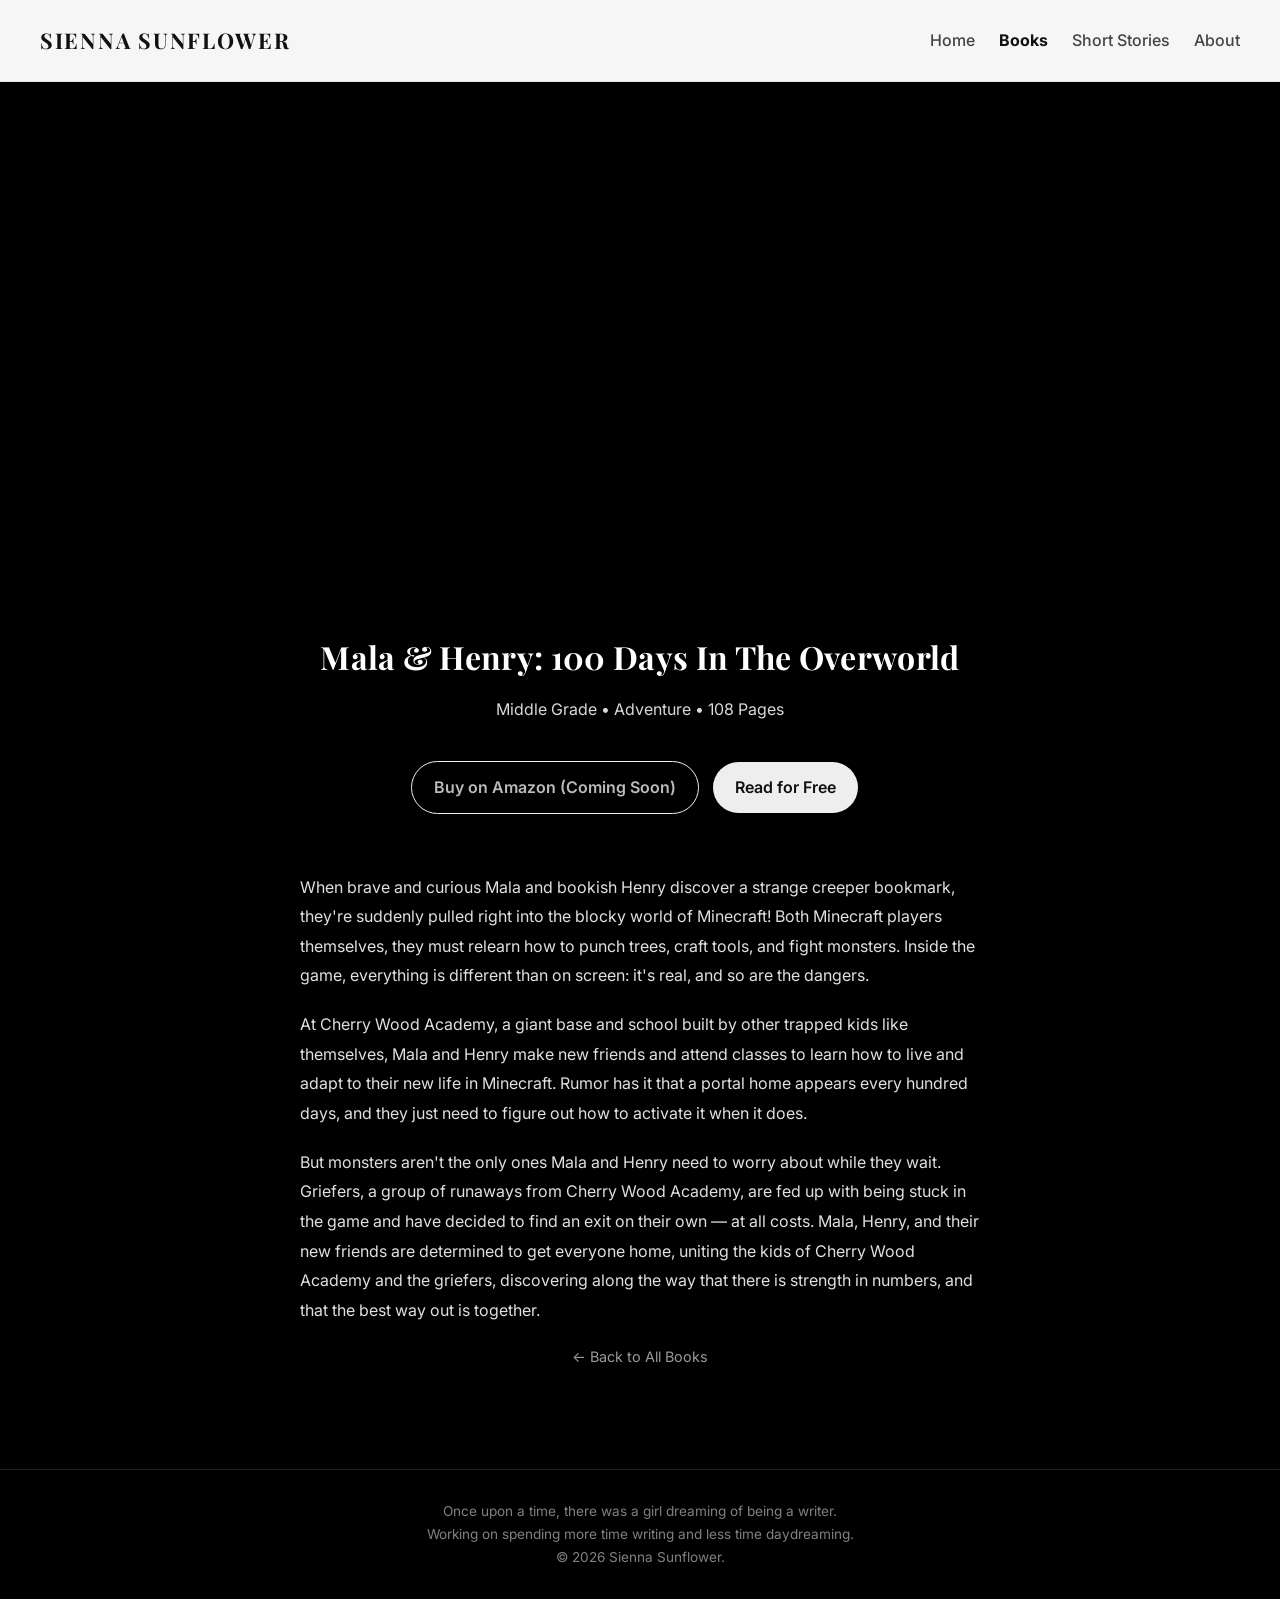
==== mala-and-henry.html @ eaed334f "Update book pages and styles" ====
<!DOCTYPE html>
<html lang="en">
<head>
<meta charset="UTF-8" />
<meta name="viewport" content="width=device-width, initial-scale=1.0" />
<title>Mala &amp; Henry: 100 Days In The Overworld — Sienna Sunflower</title>
<meta name="description" content="Step into the story of Mala and Henry, two students pulled into the blocky world of Minecraft, as they race to find their way home from Cherry Wood Academy." />
<link rel="preconnect" href="https://fonts.googleapis.com">
<link href="https://fonts.googleapis.com/css2?family=Playfair+Display:ital,wght@0,500;0,700;1,600&family=Inter:wght@400;500;600;700&display=swap" rel="stylesheet">
<link rel="stylesheet" href="css/style.css" />
<link rel="icon" type="image/png" href="Images/The Four Gods of Hali element.png">
</head>
<body class="old-layout book-detail-dark">

<div class="home-outer">

  <!-- HEADER -->
  <div class="site-header">
    <a href="index.html" class="site-logo">Sienna Sunflower</a>
    <nav class="site-nav">
      <a href="index.html">Home</a>
      <a href="books.html" class="active">Books</a>
      <a href="stories.html">Short Stories</a>
      <a href="about.html">About</a>
    </nav>
  </div>

  <!-- HERO: FULL-PAGE BACKGROUND IMAGE -->
  <div class="book-bg-hero">
    <img src="Images/MALA AND HENRY illustration.png" alt="Illustration of Mala and Henry from 100 Days In The Overworld" style="transform: scale(1.18); object-position: center 55%;">
    <div class="book-bg-hero-content">
      <h1 class="book-detail-title">Mala &amp; Henry: 100 Days In The Overworld</h1>
      <div class="book-detail-meta">Middle Grade &bull; Adventure &bull; 108 Pages</div>
      <div class="book-detail-actions">
        <a class="os-btn disabled" aria-disabled="true">Buy on Amazon (Coming Soon)</a>
        <a class="os-btn secondary" href="story-mala-and-henry.html">Read for Free</a>
      </div>
    </div>
  </div>

  <!-- DESCRIPTION: white text on black, blends with hero gradient -->
  <div class="book-detail-body on-black">
    <div class="book-detail-body-inner">
      <p>When brave and curious Mala and bookish Henry discover a strange creeper bookmark, they're suddenly pulled right into the blocky world of Minecraft! Both Minecraft players themselves, they must relearn how to punch trees, craft tools, and fight monsters. Inside the game, everything is different than on screen: it's real, and so are the dangers.</p>
      <p>At Cherry Wood Academy, a giant base and school built by other trapped kids like themselves, Mala and Henry make new friends and attend classes to learn how to live and adapt to their new life in Minecraft. Rumor has it that a portal home appears every hundred days, and they just need to figure out how to activate it when it does.</p>
      <p>But monsters aren't the only ones Mala and Henry need to worry about while they wait. Griefers, a group of runaways from Cherry Wood Academy, are fed up with being stuck in the game and have decided to find an exit on their own — at all costs. Mala, Henry, and their new friends are determined to get everyone home, uniting the kids of Cherry Wood Academy and the griefers, discovering along the way that there is strength in numbers, and that the best way out is together.</p>
      <a class="book-back-link" href="books.html#mala-henry">&larr; Back to All Books</a>
    </div>
  </div>

  <!-- FOOTER -->
  <div class="site-copy-footer on-black">
    Once upon a time, there was a girl dreaming of being a writer.<br>
    Working on spending more time writing and less time daydreaming.<br>
    © 2026 Sienna Sunflower.
  </div>

</div>

</body>
</html>
---- css/style.css ----
/* ============================================
   Sienna Sunflower — Author Site
   Design system: whimsical, elegant, minimal
   ============================================ */

:root {
  --ink: #111111;
  --plum: #000000;
  --plum-deep: #000000;
  --cream: #ffffff;
  --cream-soft: #f6f6f6;
  --gold: #4a4a4a;
  --gold-light: #9a9a9a;
  --rose: #6b6b6b;
  --mist: #6b6b6b;

  --font-display: "Playfair Display", Georgia, serif;
  --font-body: "Inter", "Segoe UI", sans-serif;

  --max-w: 1180px;
  --transition: 0.45s cubic-bezier(0.22, 1, 0.36, 1);
}

* { box-sizing: border-box; }
html { scroll-behavior: smooth; }

body {
  margin: 0;
  background: var(--cream);
  color: var(--ink);
  font-family: var(--font-body);
  font-size: 16px;
  line-height: 1.7;
  overflow-x: hidden;
}

h1, h2, h3, h4 {
  font-family: var(--font-display);
  font-weight: 700;
  color: var(--plum-deep);
  margin: 0 0 0.5em;
  letter-spacing: 0.01em;
}

a { color: inherit; text-decoration: none; }
img { max-width: 100%; display: block; }
.container { max-width: var(--max-w); margin: 0 auto; padding: 0 32px; }

/* -------- Reveal-on-scroll -------- */
.reveal {
  opacity: 0;
  transform: translateY(28px);
  transition: opacity 0.9s cubic-bezier(0.22, 1, 0.36, 1), transform 0.9s cubic-bezier(0.22, 1, 0.36, 1);
}
.reveal.is-visible { opacity: 1; transform: translateY(0); }
.reveal-delay-1 { transition-delay: 0.12s; }
.reveal-delay-2 { transition-delay: 0.24s; }
.reveal-delay-3 { transition-delay: 0.36s; }

/* -------- Navbar -------- */
.navbar {
  position: fixed;
  top: 0; left: 0; right: 0;
  z-index: 100;
  display: flex;
  align-items: center;
  justify-content: space-between;
  padding: 20px 40px;
  background: rgba(255, 255, 255, 0.0);
  transition: background 0.4s ease, box-shadow 0.4s ease, padding 0.4s ease;
}
.navbar.scrolled {
  background: rgba(255, 255, 255, 0.92);
  backdrop-filter: blur(10px);
  box-shadow: 0 6px 24px rgba(0, 0, 0, 0.08);
  padding: 12px 40px;
}
.nav-logo {
  font-family: var(--font-display);
  font-size: 1.4rem;
  font-weight: 700;
  color: var(--plum-deep);
  display: flex;
  align-items: center;
  gap: 8px;
}
.nav-logo .spark { color: var(--gold); }
.nav-links {
  display: flex;
  gap: 36px;
  list-style: none;
  margin: 0; padding: 0;
}
.nav-links a {
  font-size: 0.95rem;
  font-weight: 600;
  letter-spacing: 0.03em;
  text-transform: uppercase;
  position: relative;
  padding-bottom: 4px;
}
.nav-links a::after {
  content: "";
  position: absolute;
  left: 0; bottom: 0;
  width: 0%; height: 2px;
  background: var(--gold);
  transition: width var(--transition);
}
.nav-links a:hover::after, .nav-links a.active::after { width: 100%; }
.nav-toggle { display: none; }

@media (max-width: 780px) {
  .nav-links {
    position: fixed;
    top: 0; right: -100%;
    width: 70%; height: 100vh;
    background: var(--plum-deep);
    flex-direction: column;
    align-items: flex-start;
    padding: 100px 40px;
    gap: 28px;
    transition: right var(--transition);
  }
  .nav-links.open { right: 0; }
  .nav-links a { color: var(--cream); }
  .nav-toggle {
    display: block;
    width: 30px; height: 22px;
    position: relative;
    cursor: pointer;
    z-index: 200;
    background: none; border: none;
  }
  .nav-toggle span {
    display: block;
    position: absolute; left: 0;
    width: 100%; height: 2px;
    background: var(--plum-deep);
    transition: var(--transition);
  }
  .nav-toggle span:nth-child(1) { top: 0; }
  .nav-toggle span:nth-child(2) { top: 10px; }
  .nav-toggle span:nth-child(3) { top: 20px; }
  .nav-toggle.open span:nth-child(1) { transform: translateY(10px) rotate(45deg); }
  .nav-toggle.open span:nth-child(2) { opacity: 0; }
  .nav-toggle.open span:nth-child(3) { transform: translateY(-10px) rotate(-45deg); }
}

/* -------- Hero -------- */
.hero {
  min-height: 100vh;
  position: relative;
  display: flex;
  align-items: center;
  justify-content: center;
  text-align: center;
  background: linear-gradient(160deg, var(--plum) 0%, var(--plum-deep) 100%);
  color: var(--cream);
  overflow: hidden;
}
.hero .container { position: relative; z-index: 3; }
.hero-eyebrow {
  font-family: var(--font-body);
  letter-spacing: 0.25em;
  text-transform: uppercase;
  font-size: 0.8rem;
  color: var(--gold-light);
  margin-bottom: 18px;
}
.hero h1 {
  font-size: clamp(2.6rem, 6vw, 5rem);
  color: var(--cream);
  margin-bottom: 20px;
}
.hero h1 .accent { color: var(--gold-light); font-style: italic; }
.hero p.lead {
  max-width: 640px;
  margin: 0 auto 36px;
  font-size: 1.15rem;
  color: #d9d9d9;
}
.hero-ctas { display: flex; gap: 20px; justify-content: center; flex-wrap: wrap; }

.sparkle-field {
  position: absolute; inset: 0; z-index: 1;
  pointer-events: none;
}
.sparkle {
  position: absolute;
  border-radius: 50%;
  background: var(--gold-light);
  opacity: 0.7;
  animation: floaty var(--dur, 8s) ease-in-out infinite;
  animation-delay: var(--delay, 0s);
}
@keyframes floaty {
  0%, 100% { transform: translateY(0) translateX(0); opacity: 0.25; }
  50% { transform: translateY(-40px) translateX(10px); opacity: 0.85; }
}
.hero-glow {
  position: absolute;
  width: 700px; height: 700px;
  border-radius: 50%;
  background: radial-gradient(circle, rgba(120,120,120,0.25), transparent 70%);
  top: -200px; right: -200px;
  z-index: 2;
  animation: pulse 7s ease-in-out infinite;
}
@keyframes pulse {
  0%, 100% { transform: scale(1); opacity: 0.7; }
  50% { transform: scale(1.15); opacity: 1; }
}
.scroll-cue {
  position: absolute;
  bottom: 34px; left: 50%;
  transform: translateX(-50%);
  z-index: 3;
  color: var(--gold-light);
  font-size: 0.75rem;
  letter-spacing: 0.2em;
  text-transform: uppercase;
  display: flex; flex-direction: column; align-items: center; gap: 8px;
}
.scroll-cue .line { width: 1px; height: 34px; background: var(--gold-light); animation: scrollline 2s ease-in-out infinite; }
@keyframes scrollline { 0% { transform: scaleY(0); transform-origin: top; } 50% { transform: scaleY(1); transform-origin: top; } 51% { transform-origin: bottom; } 100% { transform: scaleY(0); transform-origin: bottom; } }

/* -------- Buttons -------- */
.btn {
  display: inline-flex;
  align-items: center;
  gap: 8px;
  padding: 14px 32px;
  border-radius: 999px;
  font-family: var(--font-body);
  font-weight: 700;
  font-size: 0.95rem;
  letter-spacing: 0.02em;
  border: 1px solid transparent;
  cursor: pointer;
  transition: transform var(--transition), box-shadow var(--transition), background var(--transition), color var(--transition);
}
.btn-gold {
  background: var(--gold);
  color: var(--plum-deep);
}
.btn-gold:hover { transform: translateY(-3px); box-shadow: 0 12px 30px rgba(120,120,120,0.4); }
.btn-outline {
  background: transparent;
  border-color: rgba(255,255,255,0.5);
  color: var(--cream);
}
.btn-outline:hover { background: rgba(255,255,255,0.12); transform: translateY(-3px); }
.btn-plum {
  background: var(--plum-deep);
  color: var(--cream);
}
.btn-plum:hover { transform: translateY(-3px); box-shadow: 0 12px 30px rgba(0,0,0,0.3); }

/* -------- Sections -------- */
section { padding: 110px 0; position: relative; }
.section-head { text-align: center; max-width: 640px; margin: 0 auto 64px; }
.section-eyebrow {
  font-size: 0.8rem;
  letter-spacing: 0.25em;
  text-transform: uppercase;
  color: var(--gold);
  font-weight: 700;
  margin-bottom: 12px;
}
.section-head h2 { font-size: clamp(2rem, 4vw, 2.8rem); }
.section-head p { color: #444444; font-size: 1.05rem; }

/* -------- About teaser / split -------- */
.split {
  display: grid;
  grid-template-columns: 1fr 1fr;
  gap: 70px;
  align-items: center;
}
@media (max-width: 860px) { .split { grid-template-columns: 1fr; gap: 40px; } }
.split-media { position: relative; }
.split-media img {
  border-radius: 22px;
  box-shadow: 0 30px 60px -20px rgba(0,0,0,0.35);
}
.split-media::before {
  content: "";
  position: absolute;
  top: -22px; left: -22px;
  width: 100%; height: 100%;
  border: 2px solid var(--gold-light);
  border-radius: 22px;
  z-index: -1;
}
.split-text h2 { font-size: clamp(1.8rem, 3.4vw, 2.4rem); }
.split-text p { color: #333333; margin-bottom: 1.2em; }
.signature {
  font-family: var(--font-display);
  font-style: italic;
  font-size: 1.6rem;
  color: var(--plum);
  margin-top: 24px;
}

/* -------- Book grid -------- */
.book-grid {
  display: grid;
  grid-template-columns: repeat(auto-fill, minmax(260px, 1fr));
  gap: 44px;
  align-items: start;
}
.book-card {
  background: #fff;
  border-radius: 20px;
  overflow: hidden;
  box-shadow: 0 20px 40px -18px rgba(0,0,0,0.18);
  transition: transform var(--transition), box-shadow var(--transition);
  display: flex;
  flex-direction: column;
}
.book-card:hover {
  transform: translateY(-10px);
  box-shadow: 0 34px 60px -18px rgba(0,0,0,0.3);
}
.book-cover-wrap {
  position: relative;
  overflow: hidden;
  aspect-ratio: 2 / 3;
  background: var(--cream-soft);
  display: block;
  cursor: pointer;
}
.book-cover-wrap img {
  width: 100%; height: 100%; object-fit: contain;
  transition: transform 0.7s ease;
}
.book-card:hover .book-cover-wrap img { transform: scale(1.06); }
.book-genre-tag {
  position: absolute;
  top: 14px; left: 14px;
  background: rgba(0,0,0,0.75);
  color: var(--gold-light);
  font-size: 0.7rem;
  letter-spacing: 0.08em;
  text-transform: uppercase;
  padding: 6px 12px;
  border-radius: 999px;
}
.book-body { padding: 22px 24px 26px; display: flex; flex-direction: column; flex: 1; }
.book-body h3 { font-size: 1.25rem; margin-bottom: 6px; }
.book-meta { font-size: 0.8rem; color: var(--mist); margin-bottom: 12px; letter-spacing: 0.03em; }
.book-blurb {
  font-size: 0.92rem;
  color: #444444;
  flex: 1;
  margin-bottom: 18px;
  display: -webkit-box;
  -webkit-line-clamp: 4;
  -webkit-box-orient: vertical;
  overflow: hidden;
}
.book-blurb.expanded { -webkit-line-clamp: unset; overflow: visible; }
.book-actions { display: flex; align-items: center; justify-content: space-between; gap: 10px; }
.read-more-btn {
  background: none; border: none; cursor: pointer;
  color: var(--plum); font-weight: 700; font-size: 0.85rem;
  text-decoration: underline; padding: 0; font-family: var(--font-body);
}
.amazon-link {
  font-size: 0.85rem; font-weight: 700; color: var(--plum-deep);
  border-bottom: 2px solid var(--gold);
  padding-bottom: 2px;
  transition: color var(--transition), border-color var(--transition);
  white-space: nowrap;
}
.amazon-link:hover { color: var(--gold); }

/* -------- Featured strip (home) -------- */
.featured-strip {
  display: flex;
  gap: 30px;
  overflow-x: auto;
  padding-bottom: 12px;
  scroll-snap-type: x mandatory;
}
.featured-strip::-webkit-scrollbar { height: 6px; }
.featured-strip::-webkit-scrollbar-thumb { background: var(--gold-light); border-radius: 4px; }
.featured-card {
  width: 220px;
  min-width: 220px;
  scroll-snap-align: start;
  flex-shrink: 0;
  text-align: center;
}
.featured-card .book-cover-wrap { width: 100%; border-radius: 14px; margin-bottom: 14px; box-shadow: 0 18px 34px -14px rgba(0,0,0,0.3); }
.featured-card h4 { font-size: 1rem; margin-bottom: 2px; }
.featured-card span { font-size: 0.78rem; color: var(--mist); }

/* -------- CTA band -------- */
.cta-band {
  background: linear-gradient(135deg, var(--plum) 0%, var(--plum-deep) 100%);
  color: var(--cream);
  text-align: center;
  border-radius: 28px;
  margin: 0 32px;
  padding: 80px 40px;
  position: relative;
  overflow: hidden;
}
.cta-band h2 { color: var(--cream); }
.cta-band p { color: #cccccc; max-width: 500px; margin: 0 auto 30px; }

/* -------- Reading page -------- */
.read-page {
  background: var(--cream-soft);
  padding-top: 150px;
}
.chapter-box {
  background: #fff;
  border-radius: 24px;
  padding: 70px 8vw;
  box-shadow: 0 30px 60px -24px rgba(0,0,0,0.2);
  max-width: 820px;
  margin: 0 auto 60px;
}
.chapter-box .kicker { text-align: center; color: var(--gold); letter-spacing: 0.2em; font-size: 0.8rem; text-transform: uppercase; margin-bottom: 8px; }
.chapter-box h1 { text-align: center; font-size: clamp(1.8rem, 4vw, 2.6rem); }
.chapter-box .byline { text-align: center; color: var(--mist); margin-bottom: 40px; font-style: italic; }
.chapter-box p { margin: 0 0 1.3em; color: #222222; font-size: 1.05rem; }
.story-text p:first-child::first-letter {
  font-family: var(--font-display);
  font-size: 3.6rem;
  float: left;
  line-height: 0.8;
  padding-right: 10px;
  color: var(--plum);
}
.divider-orn {
  text-align: center;
  color: var(--gold);
  margin: 30px 0;
  font-size: 1.2rem;
  letter-spacing: 0.4em;
}

/* -------- Footer -------- */
footer {
  background: var(--plum-deep);
  color: #cccccc;
  padding: 70px 0 30px;
}
.footer-grid {
  display: flex; flex-wrap: wrap; justify-content: space-between; gap: 40px;
  margin-bottom: 46px;
}
.footer-brand h3 { color: var(--cream); font-size: 1.5rem; }
.footer-brand p { max-width: 320px; color: #aaaaaa; }
.footer-links h4 { color: var(--gold-light); font-size: 0.9rem; text-transform: uppercase; letter-spacing: 0.1em; margin-bottom: 16px; }
.footer-links ul { list-style: none; padding: 0; margin: 0; display: flex; flex-direction: column; gap: 10px; }
.footer-links a:hover { color: var(--gold-light); }
.footer-bottom {
  border-top: 1px solid rgba(255,255,255,0.08);
  padding-top: 24px;
  text-align: center;
  font-size: 0.82rem;
  color: #888888;
}

/* -------- About page hero -------- */
.page-hero {
  padding: 190px 0 90px;
  text-align: center;
  background: var(--cream-soft);
}
.page-hero .section-eyebrow { justify-content: center; display: flex; }
.page-hero h1 { font-size: clamp(2.2rem, 5vw, 3.6rem); }

/* -------- Values / cards -------- */
.value-row {
  display: grid;
  grid-template-columns: repeat(3, 1fr);
  gap: 30px;
  margin-top: 50px;
}
@media (max-width: 780px) { .value-row { grid-template-columns: 1fr; } }
.value-card {
  background: #fff;
  border-radius: 18px;
  padding: 34px 28px;
  box-shadow: 0 18px 40px -20px rgba(0,0,0,0.18);
  transition: transform var(--transition);
}
.value-card:hover { box-shadow: 0 22px 46px -20px rgba(0,0,0,0.24); }
.value-card .icon { font-size: 1.8rem; margin-bottom: 14px; display: block; }
.value-card h4 { margin-bottom: 8px; font-size: 1.1rem; }
.value-card p { color: #444444; font-size: 0.92rem; margin: 0; }

.bg-soft { background: var(--cream-soft); }

/* -------- Homepage: hero banner -------- */
.hero-banner { display: block; margin-top: 84px; position: relative; overflow: hidden; height: 68vh; min-height: 460px; max-height: 700px; }
.hero-banner img { width: 100%; height: 100%; display: block; object-fit: cover; object-position: center; }
.hero-banner-overlay {
  position: absolute;
  inset: 0;
  display: flex;
  flex-direction: column;
  align-items: center;
  justify-content: center;
  text-align: center;
  padding: 20px;
  background: linear-gradient(to bottom, rgba(0,0,0,0.15), rgba(0,0,0,0.45));
}
.hero-banner-overlay .hero-banner-eyebrow {
  font-size: 0.8rem;
  letter-spacing: 0.25em;
  text-transform: uppercase;
  color: #ffffff;
  margin-bottom: 14px;
  opacity: 0.9;
}
.hero-banner-overlay h1 {
  color: #ffffff;
  font-size: clamp(2rem, 5vw, 3.4rem);
  margin: 0;
  text-shadow: 0 4px 24px rgba(0,0,0,0.4);
}
.hero-banner-overlay p {
  color: #f0f0f0;
  max-width: 560px;
  margin: 16px 0 0;
  font-size: 1.05rem;
  text-shadow: 0 2px 12px rgba(0,0,0,0.35);
}

/* -------- Homepage: page sections wrapper -------- */
.home-section { padding: 100px 0; }
.home-section.bg-soft { background: var(--cream-soft); }

/* -------- Homepage: section kicker/title -------- */
.section-kicker {
  text-align: center;
  font-size: 0.78rem;
  letter-spacing: 0.22em;
  text-transform: uppercase;
  color: var(--mist);
}
.section-title {
  text-align: center;
  font-size: 2.2rem;
  margin: 12px 0 8px;
  font-family: var(--font-display);
  color: var(--plum-deep);
}
.section-subtitle {
  text-align: center;
  color: var(--mist);
  max-width: 640px;
  margin: 0 auto 56px;
  line-height: 1.8;
}

/* -------- Homepage: featured spotlight card -------- */
.featured {
  display: grid;
  grid-template-columns: 320px 1fr;
  gap: 60px;
  align-items: center;
  max-width: 1080px;
  margin: 0 auto;
  padding: 0 40px;
}
.featured img {
  width: 100%;
  border-radius: 14px;
  box-shadow: 0 12px 28px -8px rgba(0,0,0,0.12);
}
.featured-text h2 {
  font-size: 1.9rem;
  margin-bottom: 12px;
  font-family: var(--font-display);
}
.featured-text p { line-height: 1.8; color: #444444; }
.featured-label {
  font-size: 0.75rem;
  letter-spacing: 0.25em;
  text-transform: uppercase;
  color: var(--mist);
  margin-bottom: 10px;
}
@media (max-width: 800px) {
  .featured { grid-template-columns: 1fr; text-align: center; padding: 0 30px; }
}

/* -------- Homepage: full cover reveal -------- */
.full-cover-section { max-width: 1080px; margin: 0 auto; padding: 0 40px; text-align: center; }
.full-cover-wrapper img {
  width: 100%;
  max-width: 820px;
  display: block;
  margin: 0 auto;
  box-shadow: 0 16px 40px -12px rgba(0,0,0,0.15);
  border-radius: 10px;
}

/* -------- Homepage: explore grid -------- */
.explore-section { max-width: 1080px; margin: 0 auto; padding: 0 40px; }
.explore-grid {
  display: grid;
  grid-template-columns: repeat(auto-fit, minmax(240px, 1fr));
  gap: 30px;
}
.explore-card {
  background: #ffffff;
  border: 1px solid rgba(0,0,0,0.08);
  border-radius: 14px;
  padding: 32px 26px;
  text-align: center;
  transition: transform 0.25s ease, box-shadow 0.25s ease;
}
.explore-card:hover { box-shadow: 0 14px 30px -8px rgba(0,0,0,0.16); }
.explore-card h3 { margin-bottom: 10px; font-family: var(--font-display); }
.explore-card p { font-size: 0.95rem; color: #555555; }

/* -------- Homepage: pill buttons -------- */
.pill-btn {
  display: inline-block;
  padding: 12px 24px;
  border-radius: 999px;
  font-weight: 600;
  text-decoration: none;
  margin-top: 18px;
  margin-right: 10px;
  font-family: var(--font-body);
  transition: background 0.2s ease, transform 0.2s ease;
}
.pill-btn.primary { background: var(--plum-deep); color: var(--cream); }
.pill-btn.primary:hover { background: var(--ink); transform: translateY(-2px); }
.pill-btn.secondary { background: transparent; color: var(--ink); border: 1px solid rgba(0,0,0,0.18); }
.pill-btn.secondary:hover { background: var(--cream-soft); transform: translateY(-2px); }

/* ============================================
   Old-Site Layout — minimalist black & white
   Scoped under .home-outer to avoid collisions
   ============================================ */
body.old-layout { margin: 0; background: #fff; }
body.old-layout.book-detail-dark { background: #000; }
body.old-layout.book-detail-dark .home-outer {
  background: #000;
  margin-bottom: 0;
  padding-bottom: 0;
}

.home-outer {
  max-width: none;
  margin: 0 auto 60px;
  background: #fff;
  overflow: hidden;
  padding-bottom: 90px;
}

/* -------- Simple header -------- */
.home-outer .site-header {
  display: flex;
  justify-content: space-between;
  align-items: center;
  padding: 22px 40px;
  background: #f6f6f6;
  border-bottom: 1px solid rgba(0,0,0,0.06);
}
.home-outer .site-logo {
  display: flex;
  align-items: center;
  gap: 10px;
  font-size: 1.35rem;
  font-weight: 700;
  letter-spacing: 0.08em;
  text-transform: uppercase;
  text-decoration: none;
  color: #111;
  font-family: var(--font-display);
}
.home-outer .site-nav { display: flex; gap: 24px; }
.home-outer .site-nav a { text-decoration: none; color: #444; font-weight: 500; font-family: var(--font-body); }
.home-outer .site-nav a.active { color: #111; font-weight: 700; }

/* -------- Static hero image -------- */
.home-outer .home-hero-image { display: block; text-align: center; background: #ffffff; padding: 0; }
.home-outer .hero-image-wrap { position: relative; display: inline-block; max-width: 720px; width: 100%; }
.home-outer .hero-sparkle {
  position: absolute;
  color: #999;
  font-size: 1.1rem;
  opacity: 0;
  animation: hero-sparkle-twinkle 3s ease-in-out infinite;
  pointer-events: none;
  z-index: 2;
}
@keyframes hero-sparkle-twinkle {
  0%, 100% { opacity: 0.4; transform: scale(0.7); }
  50% { opacity: 1; transform: scale(1.2); }
}
.home-outer .home-hero-image img {
  width: 100%;
  height: auto;
  display: block;
  animation: hero-bob 4s ease-in-out infinite;
}
@keyframes hero-bob {
  0%, 100% { transform: translateY(0); }
  50% { transform: translateY(-16px); }
}

/* -------- Slideshow -------- */
.home-outer .slideshow { position: relative; overflow: hidden; }
.home-outer .slides-track { display: flex; transition: transform 1s ease-in-out; }
.home-outer .slide { min-width: 100%; position: relative; height: 480px; overflow: hidden; }
.home-outer .slide img { width: 100%; height: 100%; display: block; object-fit: cover; object-position: center; }
.home-outer .slideshow::after {
  content: "";
  position: absolute;
  inset: 0;
  background: linear-gradient(to bottom, rgba(0,0,0,0.35), rgba(0,0,0,0.05), rgba(0,0,0,0.45));
  pointer-events: none;
}
.home-outer .slide-overlay {
  position: absolute;
  bottom: 50px; left: 50px;
  z-index: 2;
  background: rgba(0,0,0,0.25);
  backdrop-filter: blur(6px);
  padding: 16px 20px;
  border-radius: 12px;
  color: white;
  max-width: 420px;
}
.home-outer .slide-title { font-size: 1.6rem; font-weight: 700; margin-bottom: 10px; font-family: var(--font-display); }
.home-outer .slide-button {
  display: inline-block;
  padding: 10px 16px;
  background: rgba(255,255,255,0.92);
  border-radius: 999px;
  text-decoration: none;
  color: #111;
  font-weight: 600;
}
.home-outer .dots {
  position: absolute;
  bottom: 18px; width: 100%;
  display: flex; justify-content: center; gap: 8px;
  z-index: 5;
}
.home-outer .dot { width: 9px; height: 9px; border-radius: 50%; background: rgba(255,255,255,0.5); cursor: pointer; }
.home-outer .dot.active { background: white; }

/* -------- Text sections (old-site style) -------- */
.home-outer .os-kicker {
  text-align: center;
  font-size: 0.82rem;
  letter-spacing: 0.22em;
  text-transform: uppercase;
  color: #888;
  margin-top: 60px;
}
.home-outer .os-title { text-align: center; font-size: 2.2rem; margin: 10px 0; font-family: var(--font-display); }
.home-outer .os-subtitle { text-align: center; color: #555; max-width: 800px; margin: 0 auto 40px; line-height: 1.8; }

/* -------- Featured (old-site) -------- */
.home-outer .os-featured {
  display: flex;
  gap: 50px;
  padding: 50px 45px;
  align-items: center;
  max-width: 1050px;
  margin: 0 auto;
  background: #fafafa;
  border-radius: 18px;
  border: 1px solid #eee;
}
.home-outer .os-featured img { width: 280px; border-radius: 14px; box-shadow: 0 10px 24px rgba(0,0,0,0.10); }
.home-outer .os-featured-text h2 { font-size: 2rem; margin-bottom: 10px; font-family: var(--font-display); }
.home-outer .os-featured-text p { line-height: 1.8; color: #444; }
.home-outer .os-featured-label { font-size: 0.75rem; letter-spacing: 0.2em; text-transform: uppercase; color: #888; margin-bottom: 6px; }

/* -------- Buttons (old-site) -------- */
.home-outer .os-btn { display: inline-block; padding: 12px 22px; border-radius: 999px; font-weight: 600; text-decoration: none; margin-top: 15px; margin-right: 10px; font-family: var(--font-body); transition: opacity 0.2s ease; }
.home-outer .os-btn.primary { background: #111; color: #fff; }
.home-outer .os-btn.secondary { background: #eee; color: #111; }
.home-outer .os-btn:hover { opacity: 0.8; }
.home-outer .os-btn.disabled { background: none; color: #bbb; border: 1px solid #eee; cursor: default; pointer-events: none; }
.home-outer .os-btn.disabled:hover { opacity: 1; }

/* -------- Simple book grid (old-site) -------- */
.home-outer .os-book-grid {
  display: grid;
  grid-template-columns: repeat(6, 1fr);
  gap: 30px;
  max-width: 1600px;
  padding: 0 40px;
  margin: 30px auto 90px;
}
.home-outer .os-book-card { text-align: center; }
.home-outer .os-book-cover-wrap { position: relative; border-radius: 14px; overflow: hidden; box-shadow: 0 10px 26px rgba(0,0,0,0.10); transition: box-shadow 0.3s ease; }
.home-outer .os-book-card:hover .os-book-cover-wrap { box-shadow: 0 20px 40px rgba(0,0,0,0.18); }
.home-outer .os-book-card img { width: 100%; aspect-ratio: 5 / 8; object-fit: cover; display: block; transition: transform 0.45s ease; }
.home-outer .os-book-cover-wrap::after {
  content: "";
  position: absolute; inset: 0;
  background: linear-gradient(to top, rgba(0,0,0,0.55), rgba(0,0,0,0) 58%);
  opacity: 0;
  transition: opacity 0.3s ease;
}
.home-outer .os-book-card:hover .os-book-cover-wrap::after { opacity: 1; }
.home-outer .os-book-view-label {
  position: absolute; bottom: 16px; left: 50%;
  transform: translateX(-50%) translateY(8px);
  color: #fff; font-size: 0.76rem; letter-spacing: 0.18em; text-transform: uppercase;
  opacity: 0; transition: opacity 0.3s ease, transform 0.3s ease;
  pointer-events: none;
}
.home-outer .os-book-card:hover .os-book-view-label { opacity: 1; transform: translateX(-50%) translateY(0); }
.home-outer .os-book-card-title { margin-top: 16px; font-weight: 600; font-family: var(--font-body); font-size: 0.97rem; transition: color 0.2s ease; }
.home-outer .os-book-card:hover .os-book-card-title { color: #000; }

/* -------- Footer credit (old-site) -------- */
.home-outer .os-site-footer { text-align: center; padding: 40px 20px 60px; font-size: 0.9rem; color: #777; letter-spacing: 0.02em; }

/* -------- Book detail page v6: full-page background image hero -------- */
.home-outer .book-bg-hero {
  position: relative;
  min-height: 88vh;
  display: flex;
  align-items: flex-end;
  overflow: hidden;
}
.home-outer .book-bg-hero img {
  position: absolute;
  inset: 0;
  width: 100%;
  height: 100%;
  object-fit: cover;
  object-position: center;
  z-index: 0;
}
.home-outer .book-bg-hero::after {
  content: "";
  position: absolute;
  inset: 0;
  background: linear-gradient(to top, rgba(0,0,0,1) 0%, rgba(0,0,0,0.5) 30%, rgba(0,0,0,0.1) 65%, rgba(0,0,0,0) 85%);
  z-index: 1;
}
.home-outer .book-bg-hero-content {
  position: relative;
  z-index: 2;
  max-width: 760px;
  margin: 0 auto;
  padding: 40px 40px 60px;
  text-align: center;
}
.home-outer .book-bg-hero-content .book-detail-title {
  color: #fff;
  text-shadow: 0 4px 24px rgba(0,0,0,0.4);
  margin: 0 0 12px;
}
.home-outer .book-bg-hero-content .book-detail-meta {
  color: rgba(255,255,255,0.85);
  margin-bottom: 22px;
}
.home-outer .book-bg-hero-content .book-detail-actions { text-align: center; padding: 0; }
/* -------- Book detail page: description block on black -------- */
.home-outer .book-detail-body.on-black {
  background: #000;
  max-width: 100%;
  padding-top: 0;
  margin-top: -1px;
}
.home-outer .book-detail-body.on-black .book-detail-body-inner {
  max-width: 760px;
  margin: 0 auto;
  padding: 0 40px 70px;
}
.home-outer .book-detail-body.on-black .book-detail-body-inner.wide { max-width: 1600px; }
.home-outer .book-detail-body.on-black p { color: rgba(255,255,255,0.88); }
.home-outer .book-detail-body.on-black .book-back-link { color: rgba(255,255,255,0.6); }
.home-outer .book-detail-body.on-black .book-back-link:hover { color: #fff; }
.home-outer .book-detail-body.on-black .os-book-card-title { color: rgba(255,255,255,0.85); }
.home-outer .book-detail-body.on-black .os-book-card:hover .os-book-card-title { color: #fff; }
.home-outer .book-detail-body.on-black .os-kicker { color: rgba(255,255,255,0.6); }


/* -------- Book detail page: description block -------- */
.home-outer .book-detail-body { max-width: 760px; margin: 0 auto; padding: 70px 40px 10px; text-align: center; }
.home-outer .book-detail-body .book-detail-title {
  font-size: clamp(1.8rem, 4.5vw, 3rem);
  margin: 0 0 16px;
  font-family: var(--font-display);
  color: #111;
}
.home-outer .book-detail-body .book-detail-meta {
  font-size: 0.8rem;
  letter-spacing: 0.2em;
  text-transform: uppercase;
  color: #888;
  margin-bottom: 14px;
}
.home-outer .book-detail-body p { line-height: 1.85; color: #444; text-align: left; margin: 0 0 1.2em; }
.home-outer .book-detail-actions { text-align: center; padding: 10px 20px 20px; }
.home-outer .book-back-link {
  display: block;
  text-align: center;
  margin: 10px auto 20px;
  font-size: 0.9rem;
  color: #777;
  transition: color 0.2s ease;
}
.home-outer .book-back-link:hover { color: #111; }
/* -------- Book detail page: full cover reveal -------- */
/* -------- Short stories filter bar -------- */
.home-outer .story-filter-bar {
  display: flex;
  flex-wrap: wrap;
  align-items: center;
  gap: 20px;
  padding: 0 40px;
  max-width: 1100px;
  margin: 40px auto 0;
}
.home-outer .story-filter-group {
  display: flex;
  flex-direction: column;
  gap: 6px;
}
.home-outer .story-filter-group label {
  font-size: 0.72rem;
  text-transform: uppercase;
  letter-spacing: 0.05em;
  color: #999;
}
.home-outer .story-filter-group select {
  font-family: var(--font-body);
  font-size: 0.9rem;
  padding: 8px 14px;
  border-radius: 999px;
  border: 1px solid rgba(0,0,0,0.18);
  background: #fff;
  color: #111;
  cursor: pointer;
}
.home-outer .story-filter-reset {
  align-self: flex-end;
  font-family: var(--font-body);
  font-size: 0.85rem;
  padding: 8px 16px;
  border-radius: 999px;
  border: 1px solid rgba(0,0,0,0.18);
  background: transparent;
  color: #111;
  cursor: pointer;
  transition: background 0.2s ease, color 0.2s ease;
}
.home-outer .story-filter-reset:hover { background: #111; color: #fff; }
.home-outer .story-filter-empty {
  text-align: center;
  color: #999;
  font-size: 0.95rem;
  padding: 30px 20px 0;
}
.home-outer .story-card.story-hidden { display: none; }

/* -------- Home page quote grid (old-site) -------- */
.home-outer .quote-grid {
  display: grid;
  grid-template-columns: repeat(auto-fit, minmax(280px, 1fr));
  gap: 26px;
  padding: 0 40px;
  max-width: 1100px;
  margin: 40px auto 90px;
}
.home-outer .quote-card {
  background: #fafafa;
  border: 1px solid rgba(0,0,0,0.07);
  border-radius: 14px;
  padding: 30px;
  display: flex;
  flex-direction: column;
  justify-content: space-between;
  min-height: 190px;
  transition: transform 0.2s ease, box-shadow 0.2s ease;
}
.home-outer .quote-card:hover { box-shadow: 0 18px 36px -12px rgba(0,0,0,0.16); }
.home-outer .quote-number {
  font-family: var(--font-body);
  font-size: 0.72rem;
  font-weight: 700;
  color: #bbb;
  letter-spacing: 0.05em;
  margin-bottom: 8px;
}
.home-outer .quote-text {
  font-family: var(--font-display);
  font-style: italic;
  font-size: 1.05rem;
  line-height: 1.7;
  color: #222;
  margin-bottom: 18px;
}
.home-outer .quote-source {
  font-size: 0.78rem;
  letter-spacing: 0.05em;
  text-transform: uppercase;
  color: #888;
  text-decoration: none;
  font-weight: 600;
  align-self: flex-start;
  transition: color 0.2s ease;
}
.home-outer .quote-source::before { content: "— "; }
.home-outer .quote-source:hover { color: #111; }

/* -------- Short stories grid (old-site) -------- */
.home-outer .story-grid {
  display: grid;
  grid-template-columns: repeat(auto-fit, minmax(280px, 1fr));
  gap: 26px;
  padding: 0 40px;
  max-width: 1100px;
  margin: 50px auto 70px;
}
.home-outer .story-card {
  background: #ffffff;
  border: 1px solid rgba(0,0,0,0.07);
  border-radius: 14px;
  padding: 30px;
  display: flex;
  flex-direction: column;
  justify-content: space-between;
  min-height: 210px;
}
.home-outer .story-card.coming-soon { opacity: 0.6; }
.home-outer .story-title {
  font-size: 1.15rem;
  font-weight: 700;
  margin-bottom: 10px;
  line-height: 1.4;
  font-family: var(--font-display);
  color: #111;
}
.home-outer .story-meta {
  font-size: 0.75rem;
  color: #999;
  margin-bottom: 14px;
  letter-spacing: 0.03em;
  text-transform: uppercase;
}
.home-outer .story-desc { font-size: 0.93rem; color: #555; line-height: 1.65; margin-bottom: 22px; }
.home-outer .story-button {
  display: inline-block;
  padding: 9px 18px;
  background: transparent;
  color: #111;
  border: 1px solid rgba(0,0,0,0.18);
  border-radius: 999px;
  text-decoration: none;
  font-size: 0.85rem;
  font-weight: 600;
  align-self: flex-start;
  transition: background 0.2s ease;
}
.home-outer .story-button:hover { background: #111; color: #fff; border-color: #111; }
.home-outer .story-button.disabled { background: none; color: #bbb; border-color: #eee; cursor: default; pointer-events: none; }

/* -------- Story reader page (old-site) -------- */
.story-progress-bar {
  position: fixed;
  top: 0;
  left: 0;
  height: 3px;
  width: 0%;
  background: #111;
  z-index: 999;
  transition: width 0.05s linear;
}
.story-reader-page { background: #ffffff; padding: 110px 20px 40px; }
.story-reader-box {
  background: #ffffff;
  padding: 0;
  max-width: 660px;
  margin: 0 auto;
}
.story-reader-box .kicker {
  text-align: center;
  color: #999;
  letter-spacing: 0.18em;
  font-size: 0.75rem;
  text-transform: uppercase;
  margin-bottom: 14px;
}
.story-reader-box h1 {
  text-align: center;
  font-size: clamp(1.6rem, 3.6vw, 2.2rem);
  font-family: var(--font-display);
  line-height: 1.3;
  margin-bottom: 10px;
}
.story-reader-box .byline {
  text-align: center;
  color: #aaa;
  margin-bottom: 56px;
  font-style: italic;
  font-size: 0.9rem;
}
.story-reader-box p {
  margin: 0 0 1.6em;
  color: #2a2a2a;
  font-size: 1.05rem;
  line-height: 1.9;
  user-select: none;
  -webkit-user-select: none;
  -moz-user-select: none;
  -ms-user-select: none;
}
.story-reader-box .byline + p::first-letter,
.story-reader-box #storyBody > p:first-child::first-letter {
  font-family: var(--font-display);
  font-size: 3rem;
  float: left;
  line-height: 0.8;
  padding-right: 10px;
  padding-top: 4px;
  color: #111;
}
.story-divider { text-align: center; color: #ccc; margin: 44px 0; font-size: 1rem; letter-spacing: 0.5em; }

.story-warning {
  max-width: 560px;
  margin: 20px auto 40px;
  padding: 28px 26px;
  border: 1px solid rgba(0,0,0,0.12);
  border-radius: 14px;
  background: #fafafa;
  text-align: center;
}
.story-warning-title {
  font-family: var(--font-display);
  font-size: 1.15rem;
  font-weight: 700;
  color: #111;
  margin: 0 0 12px;
}
.story-warning-text {
  font-size: 0.95rem;
  color: #555;
  line-height: 1.7;
  margin: 0 0 20px;
}
.story-warning-btn {
  display: inline-block;
  padding: 10px 22px;
  background: #111;
  color: #fff;
  border: none;
  border-radius: 999px;
  font-family: var(--font-body, inherit);
  font-size: 0.9rem;
  font-weight: 600;
  cursor: pointer;
  transition: opacity 0.2s ease;
}
.story-warning-btn:hover { opacity: 0.85; }
.story-body-hidden { display: none; }

.chapter-nav {
  display: flex;
  align-items: center;
  justify-content: center;
  gap: 14px;
  margin: 0 0 40px;
  flex-wrap: wrap;
}
.chapter-nav-bottom { margin: 60px 0 0; }
.chapter-nav-btn {
  background: none;
  border: 1px solid #ddd;
  color: #444;
  font-family: var(--font-body, inherit);
  font-size: 0.85rem;
  font-weight: 600;
  padding: 8px 16px;
  border-radius: 999px;
  cursor: pointer;
  transition: background 0.2s ease, color 0.2s ease, border-color 0.2s ease;
}
.chapter-nav-btn:hover:not(:disabled) { background: #111; color: #fff; border-color: #111; }
.chapter-nav-btn:disabled { color: #ccc; border-color: #eee; cursor: default; }
.chapter-select {
  font-family: var(--font-body, inherit);
  font-size: 0.85rem;
  color: #444;
  border: 1px solid #ddd;
  border-radius: 999px;
  padding: 8px 14px;
  background: #fff;
  cursor: pointer;
  max-width: 320px;
}
.chapter-label {
  font-size: 0.85rem;
  color: #999;
  text-align: center;
}
.chapter-title {
  text-align: center;
  font-family: var(--font-display);
  font-size: clamp(1.25rem, 2.6vw, 1.6rem);
  margin: 0 0 30px;
  color: #111;
}

.story-back-link {
  display: block;
  text-align: center;
  margin: 60px auto 0;
  max-width: 660px;
  font-size: 0.9rem;
  color: #777;
  transition: color 0.2s ease;
}
.story-back-link:hover { color: #111; }

/* -------- Site copyright footer -------- */
.home-outer .site-copy-footer {
  text-align: center;
  padding: 30px 20px;
  border-top: 1px solid rgba(0,0,0,0.06);
  font-size: 0.85rem;
  color: #999;
  margin-top: 60px;
}
.home-outer .site-copy-footer.on-black {
  background: #000;
  color: rgba(255,255,255,0.5);
  border-top: 1px solid rgba(255,255,255,0.12);
  margin-top: 0;
}

@media (max-width: 800px) {
  .home-outer .os-featured { flex-direction: column; text-align: center; }
  .home-outer .slide-overlay { left: 20px; bottom: 20px; }
  .home-outer .site-header { padding: 18px 20px; flex-wrap: wrap; gap: 12px; }
  .home-outer .os-book-grid { grid-template-columns: repeat(3, 1fr); }
  .home-outer .story-grid { padding: 0 20px; }
  .home-outer .story-filter-bar { padding: 0 20px; gap: 14px; }
  .home-outer .story-filter-reset { align-self: flex-start; }
  .home-outer .book-bg-hero { min-height: 70vh; }
}

@media (max-width: 600px) {
  .home-outer .site-header { justify-content: center; text-align: center; }
  .home-outer .site-nav { flex-wrap: wrap; justify-content: center; gap: 14px 18px; }
  .home-outer .os-title { font-size: 1.7rem; padding: 0 16px; }
  .home-outer .os-subtitle { padding: 0 20px; }
  .home-outer .os-featured { padding: 30px 24px; gap: 24px; }
  .home-outer .os-featured img { width: 100%; max-width: 240px; }
  .home-outer .book-bg-hero { min-height: 70vh; }
  .story-reader-page { padding: 100px 14px 30px; }
  .story-reader-box { max-width: 100%; }
  .story-warning { margin: 20px auto 30px; padding: 22px 18px; }
  .chapter-nav { gap: 10px; }
  .chapter-select { max-width: 100%; }
}

@media (max-width: 520px) {
  .home-outer .os-book-grid { grid-template-columns: 1fr; }
  .home-outer .story-grid { grid-template-columns: 1fr; }
  .home-outer .story-card { padding: 24px; }
  .home-outer .quote-grid { grid-template-columns: 1fr; padding: 0 20px; }
}
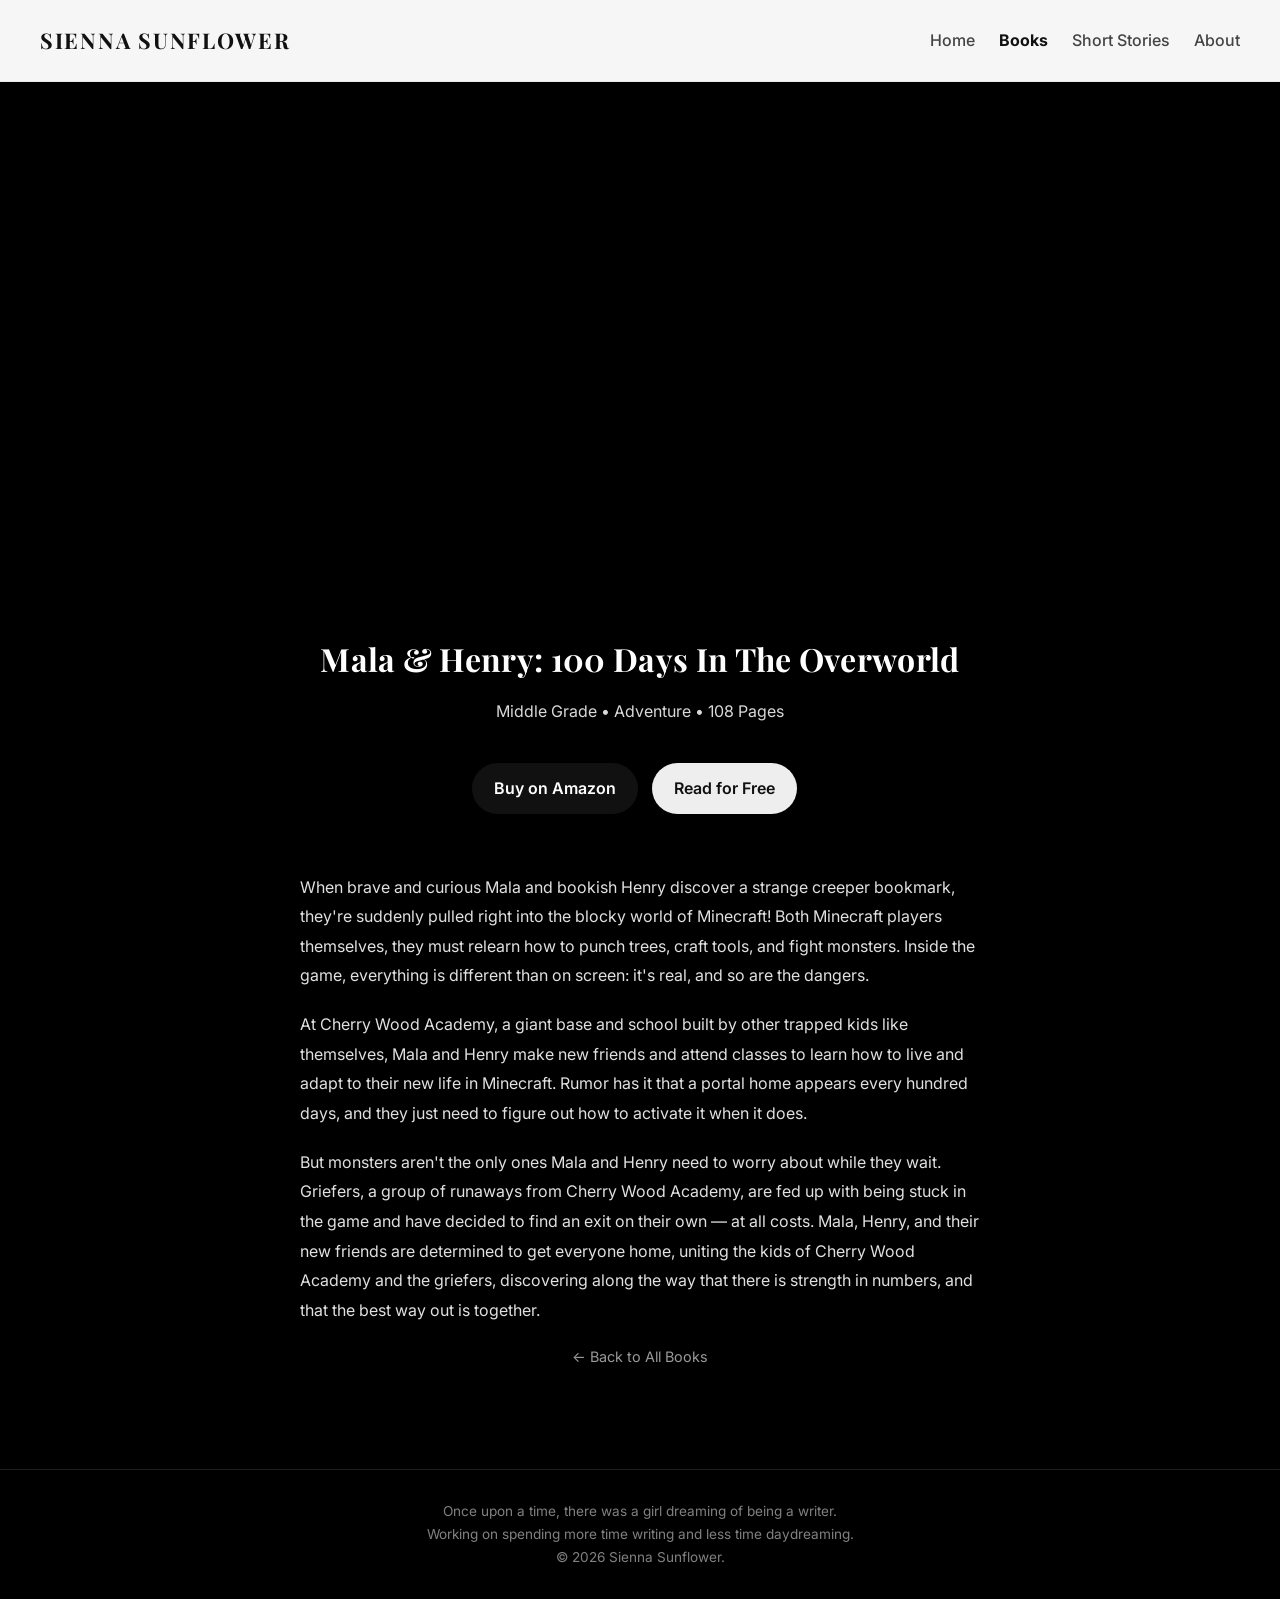
==== commit 6faa113e: "Add Amazon buy link for Mala and Henry" ====
--- a/mala-and-henry.html
+++ b/mala-and-henry.html
@@ -32,7 +32,7 @@
       <h1 class="book-detail-title">Mala &amp; Henry: 100 Days In The Overworld</h1>
       <div class="book-detail-meta">Middle Grade &bull; Adventure &bull; 108 Pages</div>
       <div class="book-detail-actions">
-        <a class="os-btn disabled" aria-disabled="true">Buy on Amazon (Coming Soon)</a>
+        <a class="os-btn primary" href="https://www.amazon.com/Mala-Henry-100-Days-Overworld/dp/B0HD6XMX1S" target="_blank" rel="noopener">Buy on Amazon</a>
         <a class="os-btn secondary" href="story-mala-and-henry.html">Read for Free</a>
       </div>
     </div>
--- a/css/style.css
+++ b/css/style.css
@@ -843,6 +843,25 @@
   object-position: center;
   z-index: 0;
 }
+.home-outer .book-bg-hero-split {
+  position: absolute;
+  inset: 0;
+  display: flex;
+  z-index: 0;
+}
+.home-outer .book-bg-hero-split .book-bg-hero-half {
+  position: relative;
+  flex: 1 1 50%;
+  overflow: hidden;
+}
+.home-outer .book-bg-hero-split .book-bg-hero-half img {
+  position: absolute;
+  inset: 0;
+  width: 100%;
+  height: 100%;
+  object-fit: cover;
+  z-index: 0;
+}
 .home-outer .book-bg-hero::after {
   content: "";
   position: absolute;
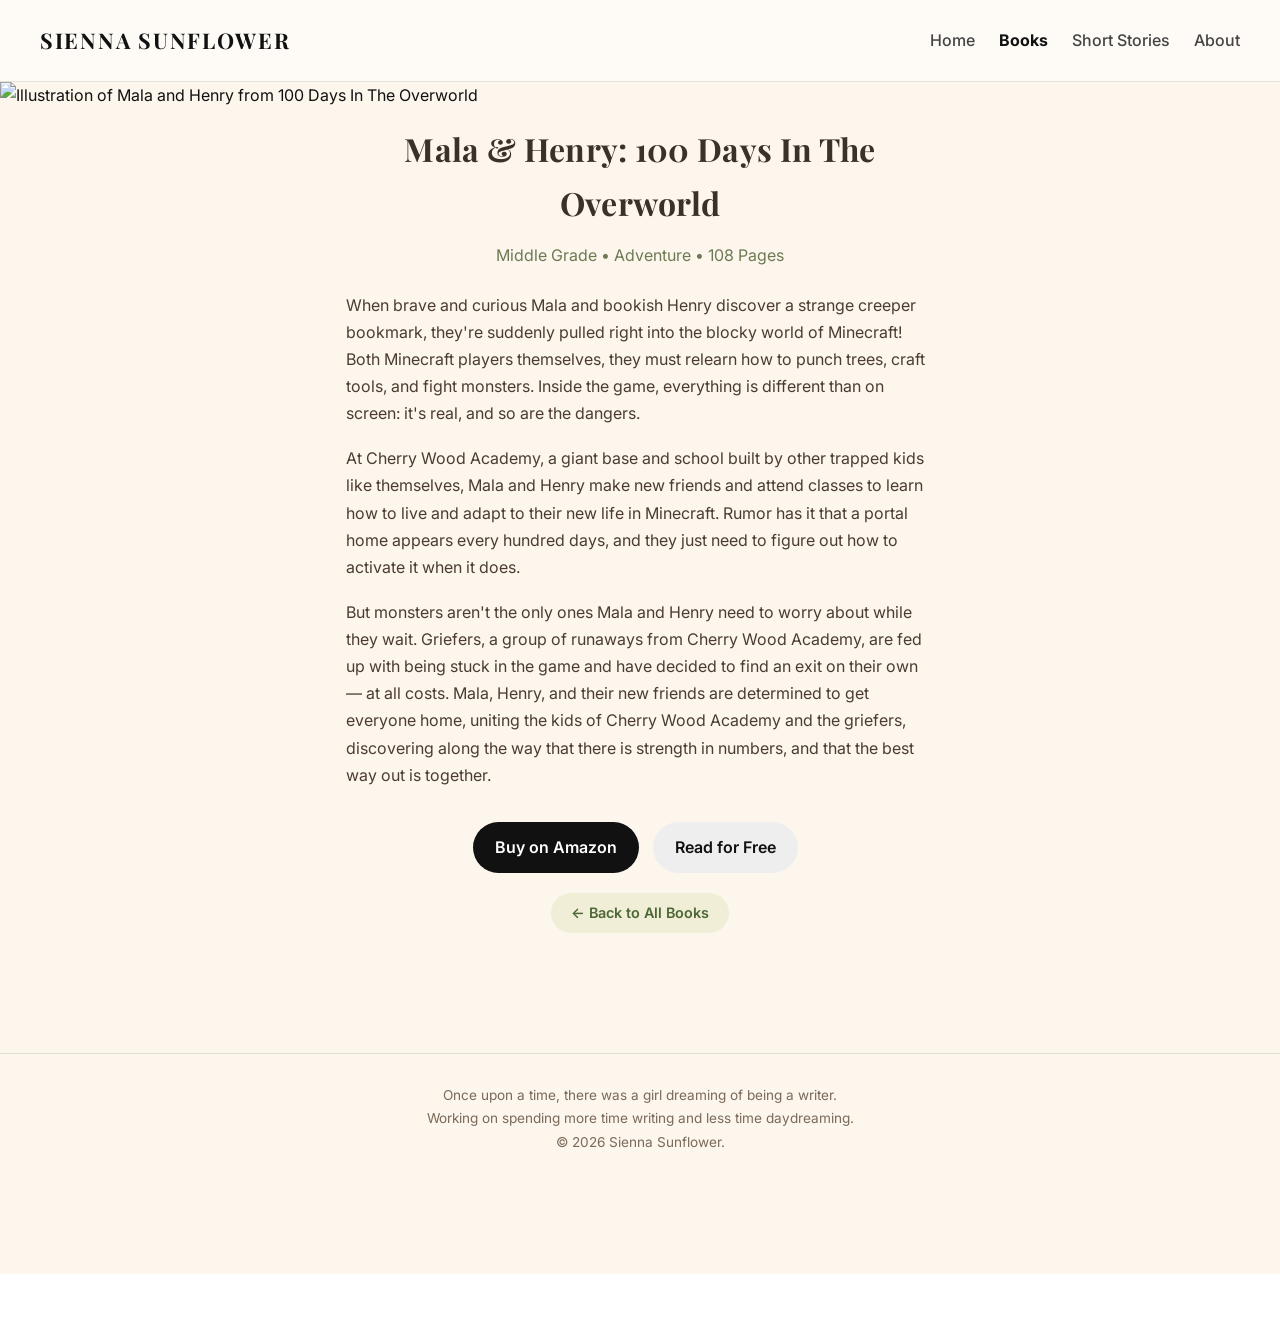
==== commit f60734c7: "Adjust Mala and Henry hero image position slightly down" ====
--- a/mala-and-henry.html
+++ b/mala-and-henry.html
@@ -10,9 +10,9 @@
 <link rel="stylesheet" href="css/style.css" />
 <link rel="icon" type="image/png" href="Images/The Four Gods of Hali element.png">
 </head>
-<body class="old-layout book-detail-dark">
+<body class="old-layout mala-henry-page">
 
-<div class="home-outer">
+<div class="home-outer mala-henry-theme">
 
   <!-- HEADER -->
   <div class="site-header">
@@ -26,30 +26,24 @@
   </div>
 
   <!-- HERO: FULL-PAGE BACKGROUND IMAGE -->
-  <div class="book-bg-hero">
-    <img src="Images/MALA AND HENRY illustration.png" alt="Illustration of Mala and Henry from 100 Days In The Overworld" style="transform: scale(1.18); object-position: center 55%;">
+  <div class="book-bg-hero mala-henry-theme">
+    <img src="Images/MALA AND HENRY illustration.png" alt="Illustration of Mala and Henry from 100 Days In The Overworld">
     <div class="book-bg-hero-content">
       <h1 class="book-detail-title">Mala &amp; Henry: 100 Days In The Overworld</h1>
       <div class="book-detail-meta">Middle Grade &bull; Adventure &bull; 108 Pages</div>
+      <p>When brave and curious Mala and bookish Henry discover a strange creeper bookmark, they're suddenly pulled right into the blocky world of Minecraft! Both Minecraft players themselves, they must relearn how to punch trees, craft tools, and fight monsters. Inside the game, everything is different than on screen: it's real, and so are the dangers.</p>
+      <p>At Cherry Wood Academy, a giant base and school built by other trapped kids like themselves, Mala and Henry make new friends and attend classes to learn how to live and adapt to their new life in Minecraft. Rumor has it that a portal home appears every hundred days, and they just need to figure out how to activate it when it does.</p>
+      <p>But monsters aren't the only ones Mala and Henry need to worry about while they wait. Griefers, a group of runaways from Cherry Wood Academy, are fed up with being stuck in the game and have decided to find an exit on their own — at all costs. Mala, Henry, and their new friends are determined to get everyone home, uniting the kids of Cherry Wood Academy and the griefers, discovering along the way that there is strength in numbers, and that the best way out is together.</p>
       <div class="book-detail-actions">
         <a class="os-btn primary" href="https://www.amazon.com/Mala-Henry-100-Days-Overworld/dp/B0HD6XMX1S" target="_blank" rel="noopener">Buy on Amazon</a>
         <a class="os-btn secondary" href="story-mala-and-henry.html">Read for Free</a>
       </div>
-    </div>
-  </div>
-
-  <!-- DESCRIPTION: white text on black, blends with hero gradient -->
-  <div class="book-detail-body on-black">
-    <div class="book-detail-body-inner">
-      <p>When brave and curious Mala and bookish Henry discover a strange creeper bookmark, they're suddenly pulled right into the blocky world of Minecraft! Both Minecraft players themselves, they must relearn how to punch trees, craft tools, and fight monsters. Inside the game, everything is different than on screen: it's real, and so are the dangers.</p>
-      <p>At Cherry Wood Academy, a giant base and school built by other trapped kids like themselves, Mala and Henry make new friends and attend classes to learn how to live and adapt to their new life in Minecraft. Rumor has it that a portal home appears every hundred days, and they just need to figure out how to activate it when it does.</p>
-      <p>But monsters aren't the only ones Mala and Henry need to worry about while they wait. Griefers, a group of runaways from Cherry Wood Academy, are fed up with being stuck in the game and have decided to find an exit on their own — at all costs. Mala, Henry, and their new friends are determined to get everyone home, uniting the kids of Cherry Wood Academy and the griefers, discovering along the way that there is strength in numbers, and that the best way out is together.</p>
       <a class="book-back-link" href="books.html#mala-henry">&larr; Back to All Books</a>
     </div>
   </div>
 
   <!-- FOOTER -->
-  <div class="site-copy-footer on-black">
+  <div class="site-copy-footer">
     Once upon a time, there was a girl dreaming of being a writer.<br>
     Working on spending more time writing and less time daydreaming.<br>
     © 2026 Sienna Sunflower.
--- a/css/style.css
+++ b/css/style.css
@@ -869,6 +869,82 @@
   background: linear-gradient(to top, rgba(0,0,0,1) 0%, rgba(0,0,0,0.5) 30%, rgba(0,0,0,0.1) 65%, rgba(0,0,0,0) 85%);
   z-index: 1;
 }
+.home-outer .book-bg-hero.mala-henry-theme {
+  position: relative;
+  display: flex;
+  align-items: flex-end;
+  min-height: calc(100vh - 90px);
+  overflow: hidden;
+  background: #fdf6ec;
+  padding: 0;
+}
+.home-outer .book-bg-hero.mala-henry-theme::after {
+  content: "";
+  position: absolute;
+  inset: 0;
+  background: linear-gradient(to top, rgba(253,246,236,0.97) 0%, rgba(253,246,236,0.75) 25%, rgba(253,246,236,0.15) 55%, rgba(253,246,236,0) 75%);
+  z-index: 1;
+  pointer-events: none;
+}
+.home-outer .book-bg-hero.mala-henry-theme img {
+  position: absolute;
+  inset: 0;
+  display: block;
+  width: 100%;
+  height: 100%;
+  border-radius: 0;
+  border: none;
+  box-shadow: none;
+  transform: none;
+  object-position: center 35%;
+  object-fit: cover;
+  z-index: 0;
+}
+.home-outer .book-bg-hero.mala-henry-theme .book-bg-hero-content {
+  position: relative;
+  z-index: 2;
+  padding: 40px 56px 60px;
+  max-width: 700px;
+  margin: 0 auto;
+  text-align: center;
+}
+.home-outer .book-bg-hero.mala-henry-theme .book-detail-title {
+  color: #3a3128;
+  text-shadow: none;
+}
+.home-outer .book-bg-hero.mala-henry-theme .book-detail-meta {
+  color: #6d7a54;
+}
+.home-outer .book-bg-hero.mala-henry-theme .book-bg-hero-content p {
+  color: #4a3c30;
+  line-height: 1.7;
+  text-align: left;
+  margin: 0 0 1.1em;
+}
+.home-outer .book-bg-hero.mala-henry-theme .book-detail-actions {
+  text-align: center;
+}
+.home-outer .book-bg-hero.mala-henry-theme .book-back-link {
+  display: inline-flex;
+  margin: 20px 0 0;
+  padding: 8px 20px;
+  border-radius: 999px;
+  background: rgba(154,181,65,0.12);
+  color: #4d6836;
+  font-weight: 600;
+}
+.home-outer .book-bg-hero.mala-henry-theme .book-back-link:hover {
+  background: rgba(154,181,65,0.22);
+  color: #3a4f28;
+}
+@media (max-width: 800px) {
+  .home-outer .book-bg-hero.mala-henry-theme {
+    min-height: 90vh;
+  }
+  .home-outer .book-bg-hero.mala-henry-theme .book-bg-hero-content {
+    padding: 30px 24px 40px;
+  }
+}
 .home-outer .book-bg-hero-content {
   position: relative;
   z-index: 2;
@@ -906,6 +982,20 @@
 .home-outer .book-detail-body.on-black .os-book-card-title { color: rgba(255,255,255,0.85); }
 .home-outer .book-detail-body.on-black .os-book-card:hover .os-book-card-title { color: #fff; }
 .home-outer .book-detail-body.on-black .os-kicker { color: rgba(255,255,255,0.6); }
+
+/* -------- Mala & Henry theme: cute, cozy middle-grade look using illustration palette -------- */
+.home-outer.mala-henry-theme {
+  background: #fdf6ec;
+}
+.home-outer.mala-henry-theme .site-header {
+  background: rgba(255,255,255,0.6);
+  border-bottom: 1px solid rgba(77,104,54,0.15);
+}
+.home-outer.mala-henry-theme .site-copy-footer {
+  background: #fdf6ec;
+  border-top: 1px solid rgba(77,104,54,0.15);
+  color: #7a6a5a;
+}
 
 
 /* -------- Book detail page: description block -------- */
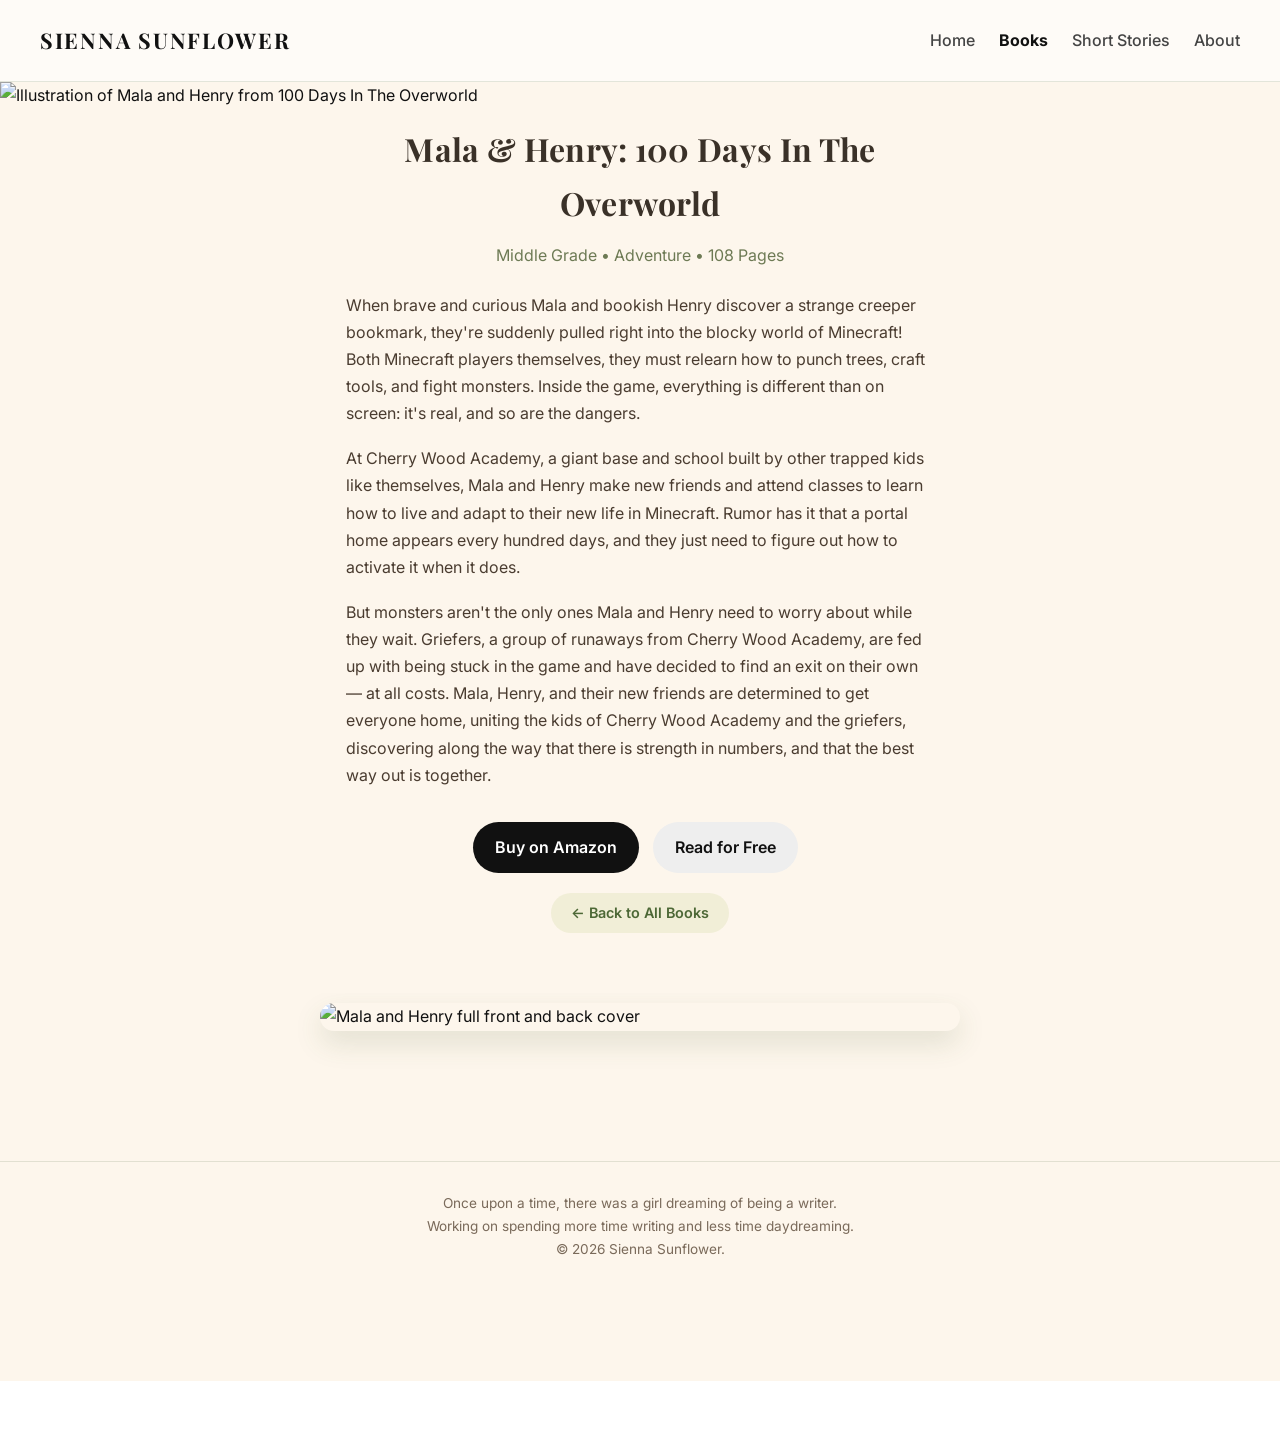
==== commit 77cc104d: "Show only the full cover in Mala and Henry cover gallery" ====
--- a/mala-and-henry.html
+++ b/mala-and-henry.html
@@ -42,6 +42,13 @@
     </div>
   </div>
 
+  <!-- COVER GALLERY -->
+  <div class="book-cover-gallery mala-henry-theme">
+    <div class="book-cover-gallery-inner">
+      <img src="Images/MALA AND HENRY full cover.png" alt="Mala and Henry full front and back cover">
+    </div>
+  </div>
+
   <!-- FOOTER -->
   <div class="site-copy-footer">
     Once upon a time, there was a girl dreaming of being a writer.<br>
--- a/css/style.css
+++ b/css/style.css
@@ -896,7 +896,7 @@
   border: none;
   box-shadow: none;
   transform: none;
-  object-position: center 35%;
+  object-position: center top;
   object-fit: cover;
   z-index: 0;
 }
@@ -1025,6 +1025,34 @@
 }
 .home-outer .book-back-link:hover { color: #111; }
 /* -------- Book detail page: full cover reveal -------- */
+.home-outer .book-cover-gallery.mala-henry-theme {
+  background: #fdf6ec;
+  padding: 10px 40px 70px;
+}
+.home-outer .book-cover-gallery.mala-henry-theme .book-cover-gallery-inner {
+  max-width: 900px;
+  margin: 0 auto;
+  display: flex;
+  justify-content: center;
+  align-items: flex-start;
+  gap: 40px;
+  flex-wrap: wrap;
+}
+.home-outer .book-cover-gallery.mala-henry-theme img {
+  max-width: 100%;
+  width: 640px;
+  border-radius: 16px;
+  box-shadow: 0 12px 28px rgba(77,104,54,0.15);
+}
+@media (max-width: 800px) {
+  .home-outer .book-cover-gallery.mala-henry-theme {
+    padding: 10px 20px 50px;
+  }
+  .home-outer .book-cover-gallery.mala-henry-theme img {
+    width: 100%;
+    max-width: 420px;
+  }
+}
 /* -------- Short stories filter bar -------- */
 .home-outer .story-filter-bar {
   display: flex;
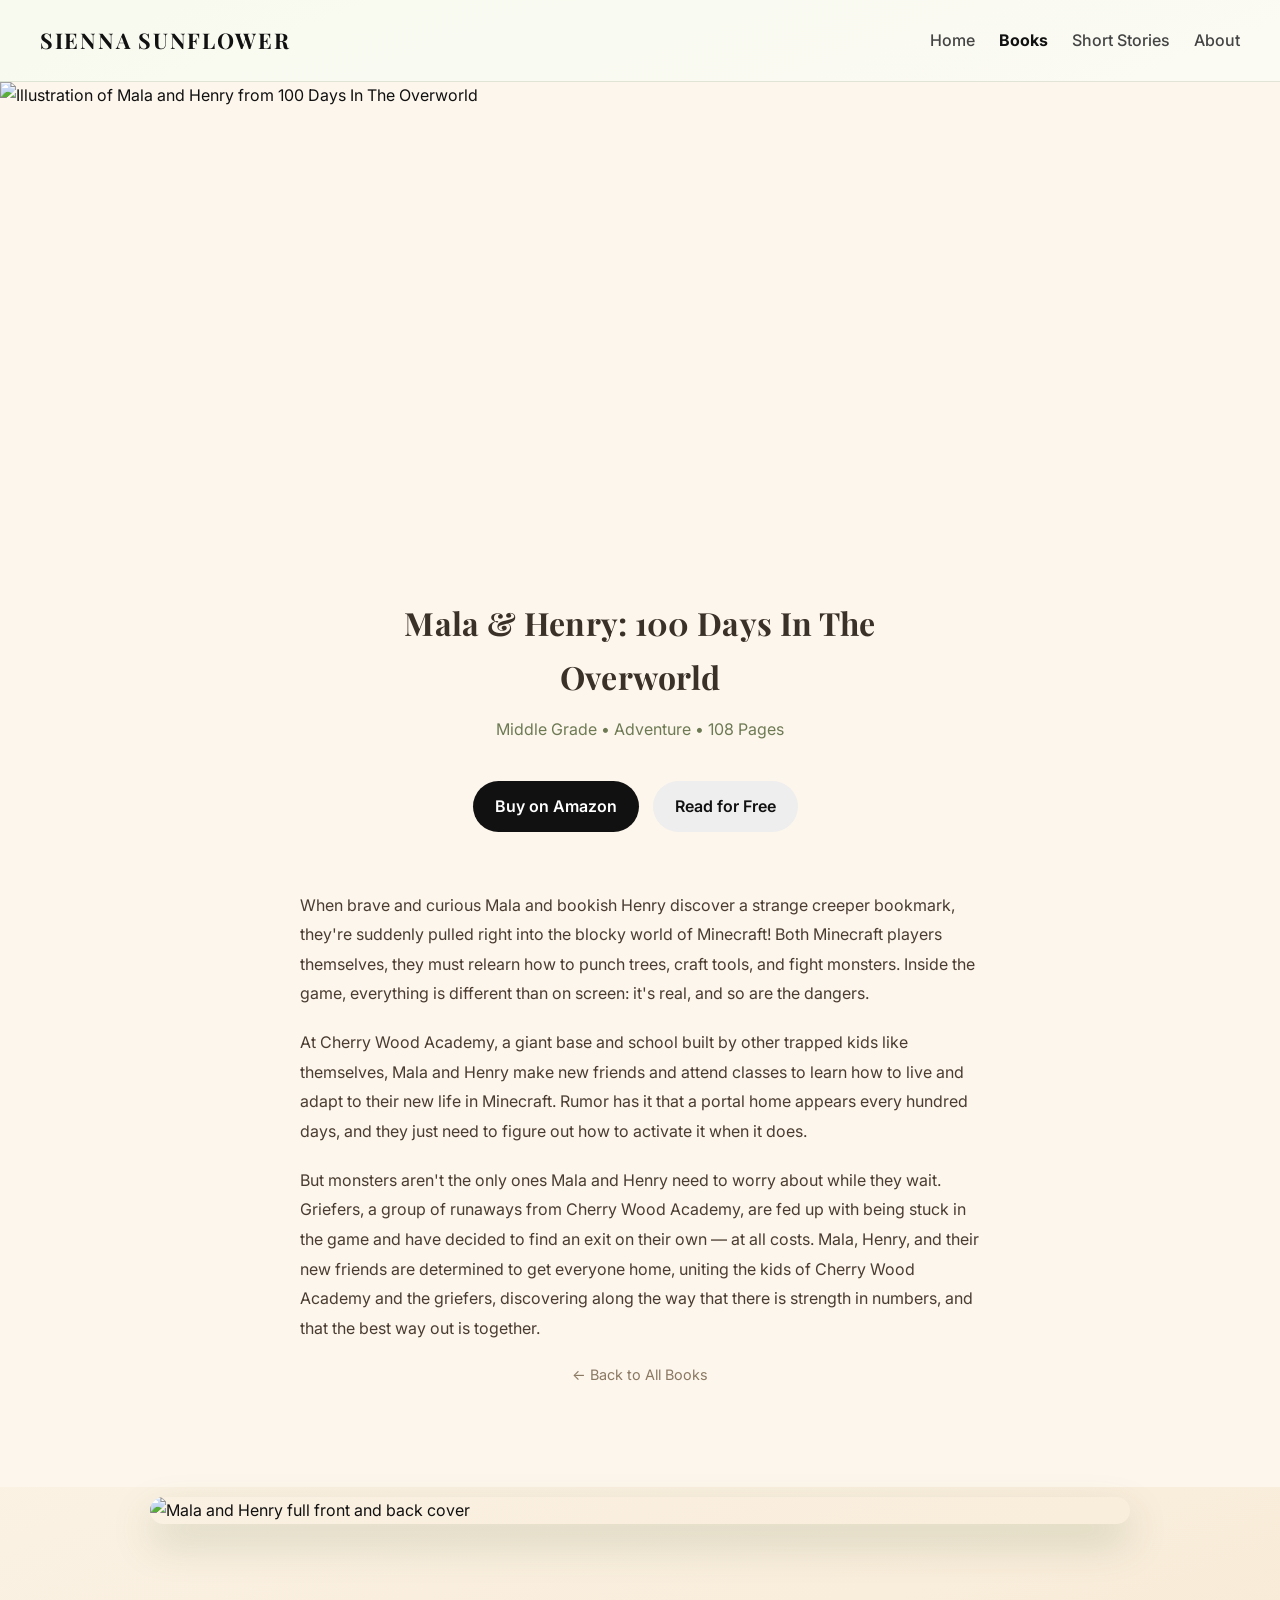
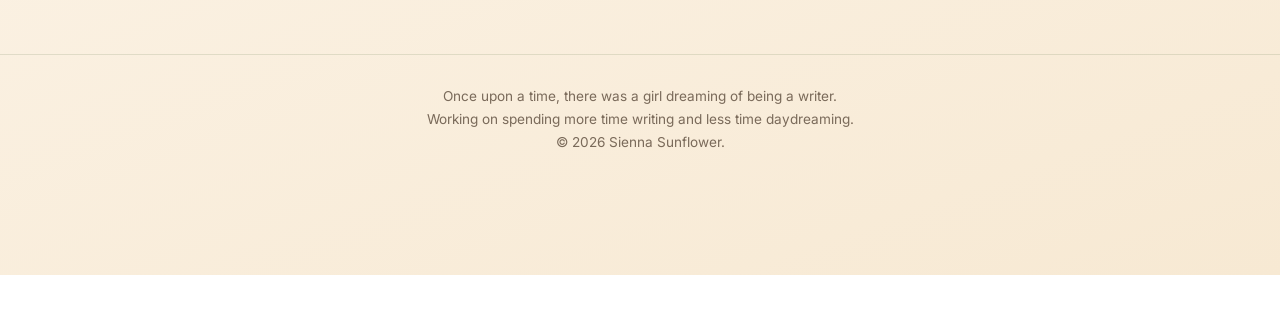
==== commit 611b66ab: "Update Mala & Henry book page layout with light-themed hero and description block - Restructure to m" ====
--- a/mala-and-henry.html
+++ b/mala-and-henry.html
@@ -31,13 +31,19 @@
     <div class="book-bg-hero-content">
       <h1 class="book-detail-title">Mala &amp; Henry: 100 Days In The Overworld</h1>
       <div class="book-detail-meta">Middle Grade &bull; Adventure &bull; 108 Pages</div>
-      <p>When brave and curious Mala and bookish Henry discover a strange creeper bookmark, they're suddenly pulled right into the blocky world of Minecraft! Both Minecraft players themselves, they must relearn how to punch trees, craft tools, and fight monsters. Inside the game, everything is different than on screen: it's real, and so are the dangers.</p>
-      <p>At Cherry Wood Academy, a giant base and school built by other trapped kids like themselves, Mala and Henry make new friends and attend classes to learn how to live and adapt to their new life in Minecraft. Rumor has it that a portal home appears every hundred days, and they just need to figure out how to activate it when it does.</p>
-      <p>But monsters aren't the only ones Mala and Henry need to worry about while they wait. Griefers, a group of runaways from Cherry Wood Academy, are fed up with being stuck in the game and have decided to find an exit on their own — at all costs. Mala, Henry, and their new friends are determined to get everyone home, uniting the kids of Cherry Wood Academy and the griefers, discovering along the way that there is strength in numbers, and that the best way out is together.</p>
       <div class="book-detail-actions">
         <a class="os-btn primary" href="https://www.amazon.com/Mala-Henry-100-Days-Overworld/dp/B0HD6XMX1S" target="_blank" rel="noopener">Buy on Amazon</a>
         <a class="os-btn secondary" href="story-mala-and-henry.html">Read for Free</a>
       </div>
+    </div>
+  </div>
+
+  <!-- DESCRIPTION: dark text on cream, blends with hero gradient -->
+  <div class="book-detail-body on-light">
+    <div class="book-detail-body-inner">
+      <p>When brave and curious Mala and bookish Henry discover a strange creeper bookmark, they're suddenly pulled right into the blocky world of Minecraft! Both Minecraft players themselves, they must relearn how to punch trees, craft tools, and fight monsters. Inside the game, everything is different than on screen: it's real, and so are the dangers.</p>
+      <p>At Cherry Wood Academy, a giant base and school built by other trapped kids like themselves, Mala and Henry make new friends and attend classes to learn how to live and adapt to their new life in Minecraft. Rumor has it that a portal home appears every hundred days, and they just need to figure out how to activate it when it does.</p>
+      <p>But monsters aren't the only ones Mala and Henry need to worry about while they wait. Griefers, a group of runaways from Cherry Wood Academy, are fed up with being stuck in the game and have decided to find an exit on their own — at all costs. Mala, Henry, and their new friends are determined to get everyone home, uniting the kids of Cherry Wood Academy and the griefers, discovering along the way that there is strength in numbers, and that the best way out is together.</p>
       <a class="book-back-link" href="books.html#mala-henry">&larr; Back to All Books</a>
     </div>
   </div>
--- a/css/style.css
+++ b/css/style.css
@@ -896,7 +896,7 @@
   border: none;
   box-shadow: none;
   transform: none;
-  object-position: center top;
+  object-position: center 55%;
   object-fit: cover;
   z-index: 0;
 }
@@ -982,17 +982,175 @@
 .home-outer .book-detail-body.on-black .os-book-card-title { color: rgba(255,255,255,0.85); }
 .home-outer .book-detail-body.on-black .os-book-card:hover .os-book-card-title { color: #fff; }
 .home-outer .book-detail-body.on-black .os-kicker { color: rgba(255,255,255,0.6); }
+/* -------- Book detail page: description block on light (Mala & Henry-style) -------- */
+.home-outer .book-detail-body.on-light {
+  background: #fdf6ec;
+  max-width: 100%;
+  padding-top: 0;
+  margin-top: -1px;
+}
+.home-outer .book-detail-body.on-light .book-detail-body-inner {
+  max-width: 760px;
+  margin: 0 auto;
+  padding: 0 40px 70px;
+}
+.home-outer .book-detail-body.on-light p { color: #4a3c30; }
+.home-outer .book-detail-body.on-light .book-back-link { color: #8a7862; }
+.home-outer .book-detail-body.on-light .book-back-link:hover { color: #4d6836; }
+
+/* -------- Book detail page: split hero (illustration + text side by side) -------- */
+.home-outer .book-split-hero {
+  display: flex;
+  align-items: center;
+  gap: 60px;
+  max-width: 1200px;
+  margin: 0 auto;
+  padding: 70px 40px 60px;
+}
+.home-outer .book-split-hero-media {
+  flex: 1 1 42%;
+  min-width: 0;
+}
+.home-outer .book-split-hero-media img {
+  width: 100%;
+  display: block;
+  border-radius: 20px;
+  box-shadow: 0 16px 36px rgba(77,104,54,0.18);
+}
+.home-outer .book-split-hero-content {
+  flex: 1 1 58%;
+  min-width: 0;
+}
+.home-outer .book-split-hero.mala-henry-theme .book-detail-title {
+  color: #3a3128;
+  text-shadow: none;
+  font-size: clamp(1.7rem, 3.4vw, 2.6rem);
+  margin: 0 0 12px;
+}
+.home-outer .book-split-hero.mala-henry-theme .book-detail-meta {
+  color: #6d7a54;
+  margin-bottom: 18px;
+}
+.home-outer .book-split-hero.mala-henry-theme .book-split-hero-content p {
+  color: #4a3c30;
+  line-height: 1.75;
+  text-align: left;
+  margin: 0 0 1.1em;
+}
+.home-outer .book-split-hero.mala-henry-theme .book-detail-actions {
+  text-align: left;
+  padding: 0;
+}
+.home-outer .book-split-hero.mala-henry-theme .book-back-link {
+  display: inline-flex;
+  text-align: left;
+  margin: 18px 0 0;
+  padding: 8px 20px;
+  border-radius: 999px;
+  background: rgba(154,181,65,0.12);
+  color: #4d6836;
+  font-weight: 600;
+}
+.home-outer .book-split-hero.mala-henry-theme .book-back-link:hover {
+  background: rgba(154,181,65,0.22);
+  color: #3a4f28;
+}
+@media (max-width: 900px) {
+  .home-outer .book-split-hero {
+    flex-direction: column;
+    gap: 30px;
+    padding: 40px 24px 40px;
+  }
+  .home-outer .book-split-hero-media,
+  .home-outer .book-split-hero-content {
+    flex: 1 1 100%;
+  }
+  .home-outer .book-split-hero.mala-henry-theme .book-detail-title,
+  .home-outer .book-split-hero.mala-henry-theme .book-detail-meta {
+    text-align: center;
+  }
+  .home-outer .book-split-hero.mala-henry-theme .book-detail-actions,
+  .home-outer .book-split-hero.mala-henry-theme .book-back-link {
+    text-align: center;
+    justify-content: center;
+  }
+}
+
+/* -------- Book detail page: cover-first reveal + storybook description card -------- */
+.home-outer .book-cover-gallery.mala-henry-theme.book-cover-first {
+  padding: 50px 40px 20px;
+}
+.home-outer .book-story-card {
+  padding: 10px 40px 70px;
+}
+.home-outer .book-story-card-inner {
+  max-width: 720px;
+  margin: 0 auto;
+  background: linear-gradient(180deg, #ffffff 0%, #fffdf5 100%);
+  border: 2px solid rgba(154,181,65,0.35);
+  border-radius: 24px;
+  padding: 44px 52px 36px;
+  text-align: center;
+  box-shadow: 0 14px 34px rgba(77,104,54,0.15);
+}
+.home-outer .book-story-card.mala-henry-theme .book-detail-title {
+  color: #3a3128;
+  text-shadow: none;
+  margin: 0 0 10px;
+}
+.home-outer .book-story-card.mala-henry-theme .book-detail-meta {
+  color: #6d7a54;
+}
+.home-outer .book-story-card-divider {
+  font-size: 1.4rem;
+  margin: 18px 0 26px;
+  opacity: 0.8;
+}
+.home-outer .book-story-card.mala-henry-theme .book-story-card-inner p {
+  color: #4a3c30;
+  line-height: 1.75;
+  text-align: left;
+  margin: 0 0 1.1em;
+}
+.home-outer .book-story-card.mala-henry-theme .book-detail-actions {
+  text-align: center;
+  padding: 6px 0 0;
+}
+.home-outer .book-story-card.mala-henry-theme .book-back-link {
+  display: inline-flex;
+  margin: 20px 0 0;
+  padding: 8px 20px;
+  border-radius: 999px;
+  background: rgba(154,181,65,0.12);
+  color: #4d6836;
+  font-weight: 600;
+}
+.home-outer .book-story-card.mala-henry-theme .book-back-link:hover {
+  background: rgba(154,181,65,0.22);
+  color: #3a4f28;
+}
+@media (max-width: 800px) {
+  .home-outer .book-cover-gallery.mala-henry-theme.book-cover-first {
+    padding: 30px 20px 10px;
+  }
+  .home-outer .book-story-card {
+    padding: 10px 20px 50px;
+  }
+  .home-outer .book-story-card-inner {
+    padding: 32px 24px 28px;
+  }
+}
 
 /* -------- Mala & Henry theme: cute, cozy middle-grade look using illustration palette -------- */
 .home-outer.mala-henry-theme {
-  background: #fdf6ec;
+  background: linear-gradient(160deg, #eef3d8 0%, #fdf6ec 45%, #f7e9d3 100%);
 }
 .home-outer.mala-henry-theme .site-header {
   background: rgba(255,255,255,0.6);
   border-bottom: 1px solid rgba(77,104,54,0.15);
 }
 .home-outer.mala-henry-theme .site-copy-footer {
-  background: #fdf6ec;
+  background: transparent;
   border-top: 1px solid rgba(77,104,54,0.15);
   color: #7a6a5a;
 }
@@ -1026,11 +1184,11 @@
 .home-outer .book-back-link:hover { color: #111; }
 /* -------- Book detail page: full cover reveal -------- */
 .home-outer .book-cover-gallery.mala-henry-theme {
-  background: #fdf6ec;
+  background: transparent;
   padding: 10px 40px 70px;
 }
 .home-outer .book-cover-gallery.mala-henry-theme .book-cover-gallery-inner {
-  max-width: 900px;
+  max-width: 1140px;
   margin: 0 auto;
   display: flex;
   justify-content: center;
@@ -1040,9 +1198,9 @@
 }
 .home-outer .book-cover-gallery.mala-henry-theme img {
   max-width: 100%;
-  width: 640px;
-  border-radius: 16px;
-  box-shadow: 0 12px 28px rgba(77,104,54,0.15);
+  width: 980px;
+  border-radius: 20px;
+  box-shadow: 0 18px 40px rgba(77,104,54,0.22);
 }
 @media (max-width: 800px) {
   .home-outer .book-cover-gallery.mala-henry-theme {
@@ -1050,7 +1208,7 @@
   }
   .home-outer .book-cover-gallery.mala-henry-theme img {
     width: 100%;
-    max-width: 420px;
+    max-width: 100%;
   }
 }
 /* -------- Short stories filter bar -------- */
